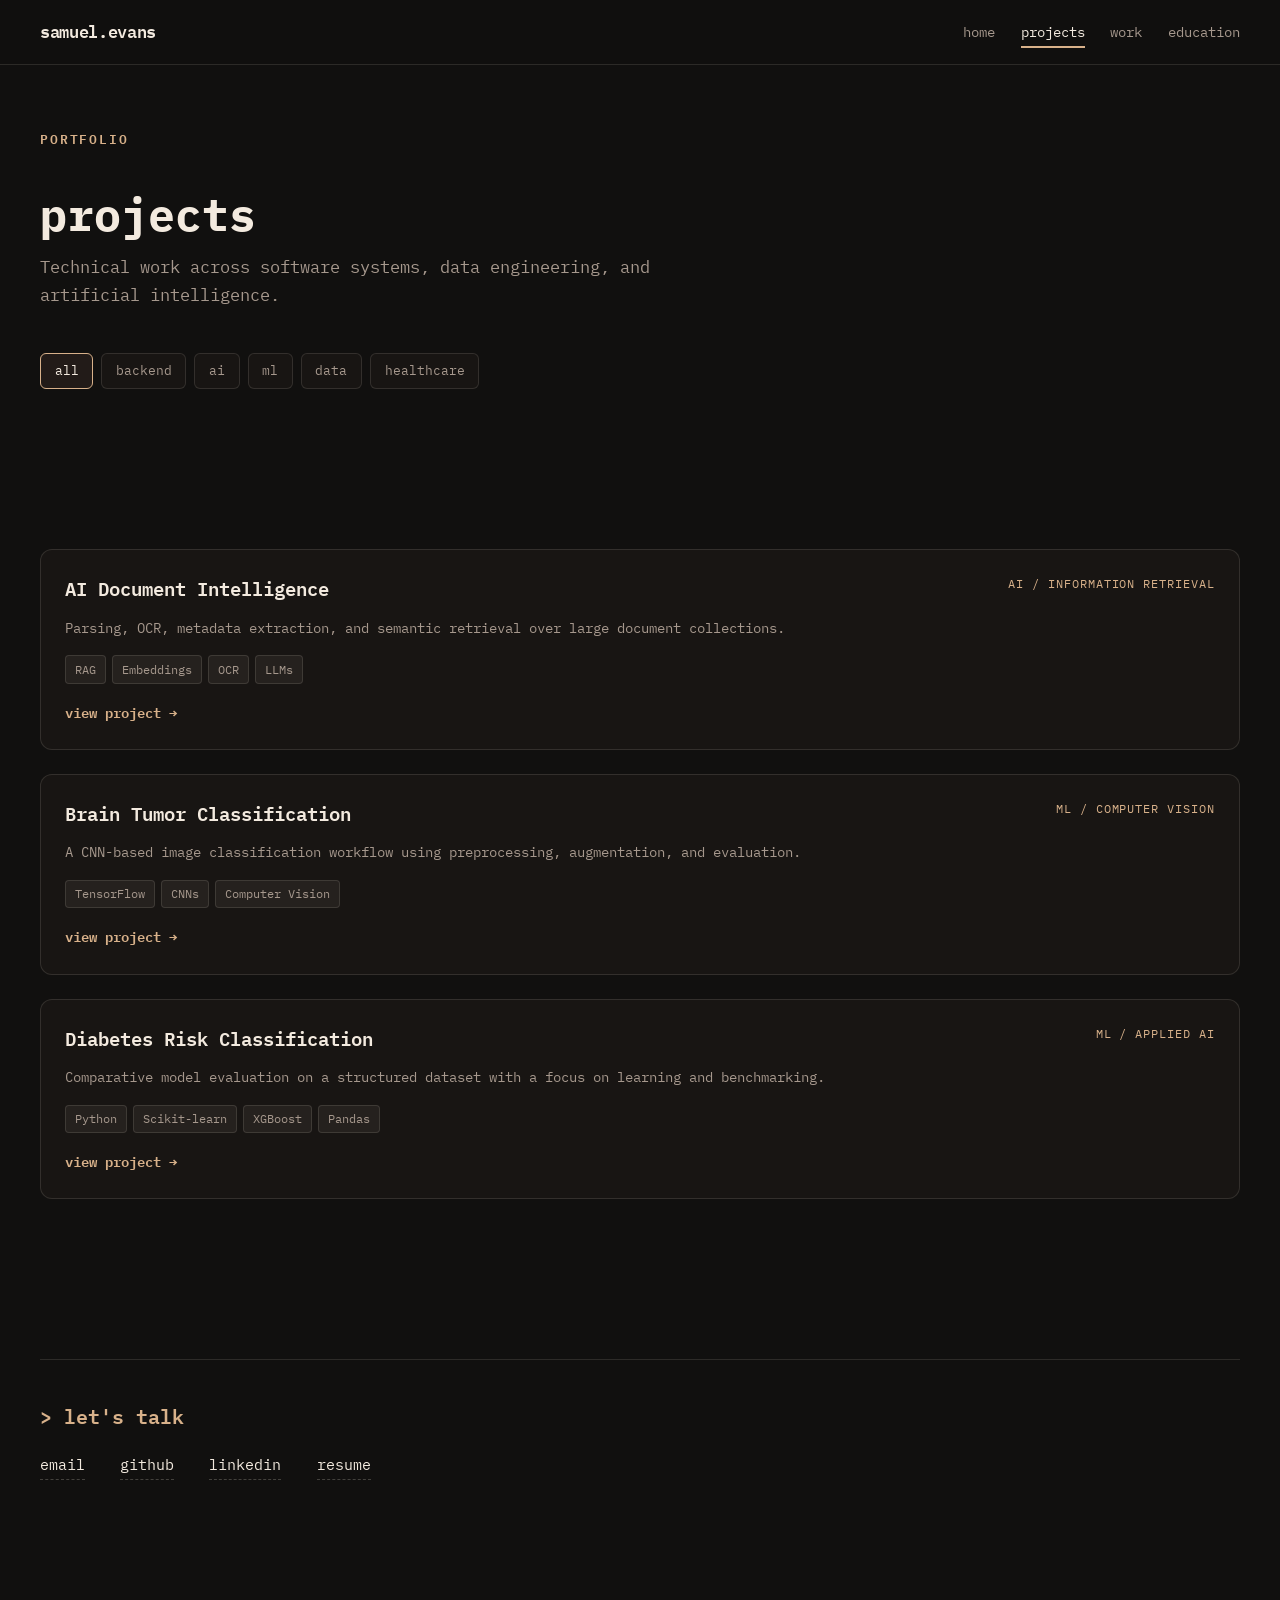
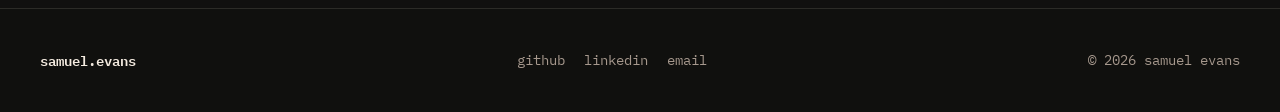
==== projects.html @ 6c46eb94 "Initial commit: personal website structure and content" ====
<!DOCTYPE html>
<html lang="en">

<head>
  <meta charset="UTF-8" />
  <meta name="viewport" content="width=device-width, initial-scale=1.0" />
  <title>Projects — Samuel Evans</title>
  <meta name="description"
    content="Selected software engineering, machine learning, artificial intelligence, data, and computer science projects by Samuel Evans." />
  <link rel="stylesheet" href="assets/css/styles.css" />
  <link rel="icon" href="assets/images/favicon.svg" type="image/svg+xml" />
</head>

<body>
  <header class="site-header">
    <div class="container navbar">
      <a href="index.html" class="brand" aria-label="Samuel Evans home">samuel.evans</a>

      <div class="nav-wrap">
        <button class="nav-toggle" aria-label="Toggle navigation" aria-expanded="false">
          <span></span>
        </button>

        <nav class="nav" aria-label="Main navigation">
          <a href="index.html">home</a>
          <a href="projects.html" aria-current="page">projects</a>
          <a href="work.html">work</a>
          <a href="education.html">education</a>
        </nav>
      </div>
    </div>
  </header>

  <main>
    <section class="page-hero">
      <div class="container reveal">
        <div class="section-title">portfolio</div>
        <h1>projects</h1>
        <p class="lead">Technical work across software systems, data engineering, and artificial intelligence.</p>
      </div>
    </section>

    <section style="padding-top: 0;">
      <div class="container reveal">
        <div class="filter-bar" aria-label="Project categories">
          <button class="filter-chip is-active" type="button" data-filter="all" aria-pressed="true">all</button>
          <button class="filter-chip" type="button" data-filter="backend" aria-pressed="false">backend</button>
          <button class="filter-chip" type="button" data-filter="ai" aria-pressed="false">ai</button>
          <button class="filter-chip" type="button" data-filter="ml" aria-pressed="false">ml</button>
          <button class="filter-chip" type="button" data-filter="data" aria-pressed="false">data</button>
          <button class="filter-chip" type="button" data-filter="healthcare" aria-pressed="false">healthcare</button>
        </div>
      </div>
    </section>

    <section>
      <div class="container">
        <div class="card-grid">
          <!-- <article class="card project-card reveal" data-category="backend healthcare systems">
            <div class="card-header">
              <h2 class="card-title"><a href="work/savannah-informatics.html">Savannah Informatics</a></h2>
              <span class="card-category">Backend / Systems</span>
            </div>
            <p class="card-copy">Production backend work connected to electronic medical record systems, HL7 FHIR workflows, and interoperability-focused API development.</p>
            <div class="tag-list">
              <span class="tag">Python</span>
              <span class="tag">Django</span>
              <span class="tag">Go</span>
              <span class="tag">PostgreSQL</span>
              <span class="tag">FHIR</span>
              <span class="tag">Healthcare</span>
            </div>
            <a class="link-arrow" href="work/savannah-informatics.html">view project →</a>
          </article> -->

          <article class="card project-card reveal" data-category="ai data">
            <div class="card-header">
              <h2 class="card-title"><a href="project/document-intelligence.html">AI Document Intelligence</a></h2>
              <span class="card-category">AI / Information Retrieval</span>
            </div>
            <p class="card-copy">Parsing, OCR, metadata extraction, and semantic retrieval over large document
              collections.</p>
            <div class="tag-list">
              <span class="tag">RAG</span>
              <span class="tag">Embeddings</span>
              <span class="tag">OCR</span>
              <span class="tag">LLMs</span>
            </div>
            <a class="link-arrow" href="project/document-intelligence.html">view project →</a>
          </article>

          <article class="card project-card reveal" data-category="ml ai">
            <div class="card-header">
              <h2 class="card-title"><a href="project/brain-tumor-classification.html">Brain Tumor Classification</a>
              </h2>
              <span class="card-category">ML / Computer Vision</span>
            </div>
            <p class="card-copy">A CNN-based image classification workflow using preprocessing, augmentation, and
              evaluation.</p>
            <div class="tag-list">
              <span class="tag">TensorFlow</span>
              <span class="tag">CNNs</span>
              <span class="tag">Computer Vision</span>
            </div>
            <a class="link-arrow" href="project/brain-tumor-classification.html">view project →</a>
          </article>

          <article class="card project-card reveal" data-category="ml data">
            <div class="card-header">
              <h2 class="card-title"><a href="project/diabetes-risk.html">Diabetes Risk Classification</a></h2>
              <span class="card-category">ML / Applied AI</span>
            </div>
            <p class="card-copy">Comparative model evaluation on a structured dataset with a focus on learning and
              benchmarking.</p>
            <div class="tag-list">
              <span class="tag">Python</span>
              <span class="tag">Scikit-learn</span>
              <span class="tag">XGBoost</span>
              <span class="tag">Pandas</span>
            </div>
            <a class="link-arrow" href="project/diabetes-risk.html">view project →</a>
          </article>
        </div>
      </div>
    </section>

    <section>
      <div class="container reveal">
        <div class="contact-block">
          <div class="contact-prompt">&gt; let's talk</div>
          <div class="contact-links">
            <a href="mailto:samuelevans837@gmail.com">email</a>
            <a href="https://github.com" target="_blank" rel="noreferrer">github</a>
            <a href="https://linkedin.com/in/samuelmevans" target="_blank" rel="noreferrer">linkedin</a>
            <a href="resume/resume.pdf" target="_blank" rel="noreferrer">resume</a>
          </div>
        </div>
      </div>
    </section>
  </main>

  <footer class="footer">
    <div class="container footer-inner">
      <div class="footer-brand">samuel.evans</div>
      <div class="footer-links">
        <a href="https://github.com" target="_blank" rel="noreferrer">github</a>
        <a href="https://linkedin.com/in/samuelmevans" target="_blank" rel="noreferrer">linkedin</a>
        <a href="mailto:samuelevans837@gmail.com">email</a>
      </div>
      <div>© <span data-current-year></span> samuel evans</div>
    </div>
  </footer>

  <script src="assets/js/main.js"></script>
</body>

</html>
---- assets/css/styles.css ----
@import url('https://fonts.googleapis.com/css2?family=IBM+Plex+Mono:ital,wght@0,400;0,500;0,600;0,700;1,400&display=swap');

:root {
  --color-bg: #11100f;
  --color-surface: #181513;
  --color-surface-strong: #221b18;
  --color-text: #f3eadf;
  --color-muted: #a6988d;
  --color-espresso: #ab7b5b;
  --color-walnut: #d8b18a;
  --color-caramel: #c68d60;
  --color-border: rgba(243, 234, 223, 0.12);
  --color-border-strong: rgba(243, 234, 223, 0.22);
  --max-width: 1200px;
  --radius: 12px;
  --font-mono: 'IBM Plex Mono', ui-monospace, SFMono-Regular, Menlo, Monaco, Consolas, monospace;
  --transition: 200ms ease;
}

* {
  box-sizing: border-box;
}

html {
  scroll-behavior: smooth;
  background-color: var(--color-bg);
}

body {
  margin: 0;
  font-family: var(--font-mono);
  background: var(--color-bg);
  color: var(--color-text);
  line-height: 1.65;
  -webkit-font-smoothing: antialiased;
  text-rendering: optimizeLegibility;
}

img {
  max-width: 100%;
  display: block;
}

a {
  color: inherit;
  text-decoration: none;
}

button,
input,
textarea,
select {
  font: inherit;
}

p {
  margin: 0 0 1.2rem;
}

ul,
ol {
  margin: 0;
  padding-left: 1.25rem;
}

li + li {
  margin-top: 0.4rem;
}

.container {
  width: min(var(--max-width), calc(100% - 2.5rem));
  margin: 0 auto;
}

/* Header & Navbar */
.site-header {
  position: sticky;
  top: 0;
  z-index: 50;
  background: rgba(17, 16, 15, 0.92);
  backdrop-filter: blur(12px);
  border-bottom: 1px solid var(--color-border);
}

.navbar {
  display: flex;
  align-items: center;
  justify-content: space-between;
  min-height: 64px;
  gap: 1rem;
}

.brand {
  font-family: var(--font-mono);
  font-weight: 600;
  font-size: 1.05rem;
  letter-spacing: -0.02em;
  color: var(--color-text);
  text-transform: lowercase;
}

.nav-wrap {
  display: flex;
  align-items: center;
  gap: 1.5rem;
}

.nav {
  display: flex;
  align-items: center;
  gap: 1.6rem;
  font-size: 0.9rem;
  text-transform: lowercase;
}

.nav a {
  color: var(--color-muted);
  transition: color var(--transition);
  position: relative;
}

.nav a:hover,
.nav a[aria-current="page"] {
  color: var(--color-text);
}

.nav a[aria-current="page"]::after {
  content: "";
  position: absolute;
  bottom: -4px;
  left: 0;
  width: 100%;
  height: 2px;
  background: var(--color-walnut);
}

.nav-toggle {
  display: none;
  background: transparent;
  border: 1px solid var(--color-border);
  border-radius: 6px;
  width: 38px;
  height: 38px;
  align-items: center;
  justify-content: center;
  cursor: pointer;
}

.nav-toggle span,
.nav-toggle span::before,
.nav-toggle span::after {
  display: block;
  width: 18px;
  height: 2px;
  background: var(--color-text);
  position: relative;
}

.nav-toggle span::before,
.nav-toggle span::after {
  content: "";
  position: absolute;
  left: 0;
}

.nav-toggle span::before {
  top: -5px;
}

.nav-toggle span::after {
  top: 5px;
}

/* Sections */
main {
  display: block;
}

section {
  padding: clamp(2.5rem, 5vw, 4.5rem) 0;
}

.section-title {
  font-size: 0.82rem;
  text-transform: uppercase;
  letter-spacing: 0.14em;
  color: var(--color-walnut);
  margin-bottom: 1.2rem;
  font-weight: 600;
}

/* Hero Terminal */
.hero {
  padding-top: clamp(3rem, 6vw, 5rem);
  padding-bottom: clamp(2rem, 4vw, 3rem);
}

.hero-terminal {
  background: var(--color-surface);
  border: 1px solid var(--color-border);
  border-radius: var(--radius);
  padding: clamp(1.8rem, 4vw, 3rem);
}

.terminal-brand {
  font-size: clamp(2.2rem, 5vw, 3.8rem);
  font-weight: 700;
  letter-spacing: 0.04em;
  text-transform: uppercase;
  color: var(--color-text);
  line-height: 1.1;
  margin-bottom: 1.2rem;
}

.terminal-role {
  font-size: clamp(1.05rem, 2.2vw, 1.4rem);
  color: var(--color-muted);
  font-weight: 400;
  line-height: 1.4;
  margin-bottom: 2rem;
}

.terminal-prompt {
  font-size: clamp(1.15rem, 2.4vw, 1.6rem);
  font-weight: 600;
  color: var(--color-walnut);
  display: flex;
  align-items: center;
  flex-wrap: wrap;
  gap: 0.35rem;
}

.prompt-symbol {
  color: var(--color-espresso);
  user-select: none;
}

.cursor {
  display: inline-block;
  font-weight: 700;
  color: var(--color-walnut);
  animation: blink 1s step-end infinite;
}

@keyframes blink {
  0%, 100% { opacity: 1; }
  50% { opacity: 0; }
}

/* Prose & Content Blocks */
.prose {
  font-size: 0.98rem;
  color: rgba(243, 234, 223, 0.88);
  max-width: 820px;
}

.prose p {
  margin-bottom: 1.2rem;
}

/* Selected Work / Cards */
.card-grid {
  display: grid;
  gap: 1.5rem;
}

.card {
  background: var(--color-surface);
  border: 1px solid var(--color-border);
  border-radius: var(--radius);
  padding: 1.5rem;
  transition: border-color var(--transition), transform var(--transition);
}

.card:hover {
  border-color: var(--color-border-strong);
  transform: translateY(-2px);
}

.card-header {
  display: flex;
  align-items: flex-start;
  justify-content: space-between;
  gap: 1rem;
  margin-bottom: 0.6rem;
}

.card-title {
  font-size: 1.2rem;
  font-weight: 600;
  color: var(--color-text);
  margin: 0;
}

.card-category {
  font-size: 0.75rem;
  color: var(--color-walnut);
  text-transform: uppercase;
  letter-spacing: 0.08em;
}

.card-copy {
  color: var(--color-muted);
  font-size: 0.9rem;
  margin-bottom: 1rem;
}

.tag-list {
  display: flex;
  flex-wrap: wrap;
  gap: 0.4rem;
}

.tag {
  font-size: 0.75rem;
  padding: 0.2rem 0.55rem;
  border-radius: 4px;
  background: rgba(243, 234, 223, 0.06);
  border: 1px solid var(--color-border);
  color: var(--color-muted);
}

.link-arrow {
  display: inline-flex;
  align-items: center;
  gap: 0.35rem;
  color: var(--color-walnut);
  font-weight: 600;
  font-size: 0.9rem;
  margin-top: 1rem;
  transition: color var(--transition);
}

.link-arrow:hover {
  color: var(--color-text);
}

/* Personal / Technical Snapshot */
.snapshot-box {
  background: var(--color-surface);
  border: 1px solid var(--color-border);
  border-radius: var(--radius);
  padding: 1.4rem 1.8rem;
  font-size: 0.92rem;
}

.snapshot-row {
  display: grid;
  grid-template-columns: 140px 1fr;
  gap: 1rem;
  padding: 0.45rem 0;
}

.snapshot-row + .snapshot-row {
  border-top: 1px solid rgba(243, 234, 223, 0.06);
}

.snapshot-label {
  color: var(--color-muted);
}

.snapshot-val {
  color: var(--color-text);
}

/* Contact Area */
.contact-block {
  border-top: 1px solid var(--color-border);
  padding-top: 2.5rem;
  margin-top: 2rem;
}

.contact-prompt {
  font-size: 1.25rem;
  font-weight: 600;
  color: var(--color-walnut);
  margin-bottom: 1.2rem;
}

.contact-links {
  display: flex;
  flex-wrap: wrap;
  gap: 1.5rem 2.2rem;
  font-size: 0.95rem;
}

.contact-links a {
  color: var(--color-text);
  border-bottom: 1px dashed var(--color-border-strong);
  padding-bottom: 2px;
  transition: color var(--transition), border-color var(--transition);
}

.contact-links a:hover {
  color: var(--color-walnut);
  border-color: var(--color-walnut);
}

/* Page Hero */
.page-hero {
  padding-top: clamp(2.5rem, 5vw, 4rem);
  padding-bottom: 1.5rem;
}

.page-hero h1 {
  font-size: clamp(1.8rem, 4vw, 2.8rem);
  font-weight: 700;
  line-height: 1.2;
  margin-bottom: 0.8rem;
}

.page-hero .lead {
  color: var(--color-muted);
  font-size: 1.05rem;
  max-width: 700px;
}

/* Project Filter */
.filter-bar {
  display: flex;
  flex-wrap: wrap;
  gap: 0.5rem;
  margin-bottom: 2rem;
}

.filter-chip {
  background: var(--color-surface);
  border: 1px solid var(--color-border);
  color: var(--color-muted);
  padding: 0.4rem 0.85rem;
  border-radius: 6px;
  font-size: 0.82rem;
  cursor: pointer;
  transition: all var(--transition);
}

.filter-chip:hover,
.filter-chip.is-active {
  border-color: var(--color-walnut);
  color: var(--color-text);
  background: var(--color-surface-strong);
}

.project-card.is-hidden {
  display: none !important;
}

/* Education Layout */
.edu-grid {
  display: grid;
  gap: 1.5rem;
}

.edu-card {
  background: var(--color-surface);
  border: 1px solid var(--color-border);
  border-radius: var(--radius);
  padding: 1.6rem;
}

.edu-institution {
  font-size: 1.3rem;
  font-weight: 700;
  color: var(--color-text);
  margin-bottom: 0.2rem;
}

.edu-degree {
  color: var(--color-walnut);
  font-weight: 600;
  font-size: 1rem;
  margin-bottom: 0.2rem;
}

.edu-date {
  color: var(--color-muted);
  font-size: 0.85rem;
  margin-bottom: 1.2rem;
}

/* Footer */
.footer {
  border-top: 1px solid var(--color-border);
  padding: 2.5rem 0;
  margin-top: 4rem;
  background: rgba(17, 16, 15, 0.5);
}

.footer-inner {
  display: flex;
  justify-content: space-between;
  align-items: center;
  gap: 1rem;
  flex-wrap: wrap;
  font-size: 0.85rem;
  color: var(--color-muted);
}

.footer-brand {
  font-weight: 600;
  color: var(--color-text);
}

.footer-links {
  display: flex;
  gap: 1.2rem;
}

.footer-links a:hover {
  color: var(--color-text);
}

/* Responsive & Mobile */
@media (max-width: 720px) {
  .nav-toggle {
    display: inline-flex;
  }

  .nav {
    position: absolute;
    top: 100%;
    right: 0;
    display: none;
    flex-direction: column;
    align-items: flex-start;
    background: var(--color-surface);
    border: 1px solid var(--color-border);
    border-radius: var(--radius);
    padding: 1.2rem;
    min-width: 200px;
    box-shadow: 0 10px 30px rgba(0,0,0,0.5);
  }

  .nav.open {
    display: flex;
  }

  .snapshot-row {
    grid-template-columns: 1fr;
    gap: 0.2rem;
  }
}

.reveal {
  opacity: 0;
  transform: translateY(12px);
  transition: opacity 500ms ease, transform 500ms ease;
}

.reveal.is-visible {
  opacity: 1;
  transform: translateY(0);
}
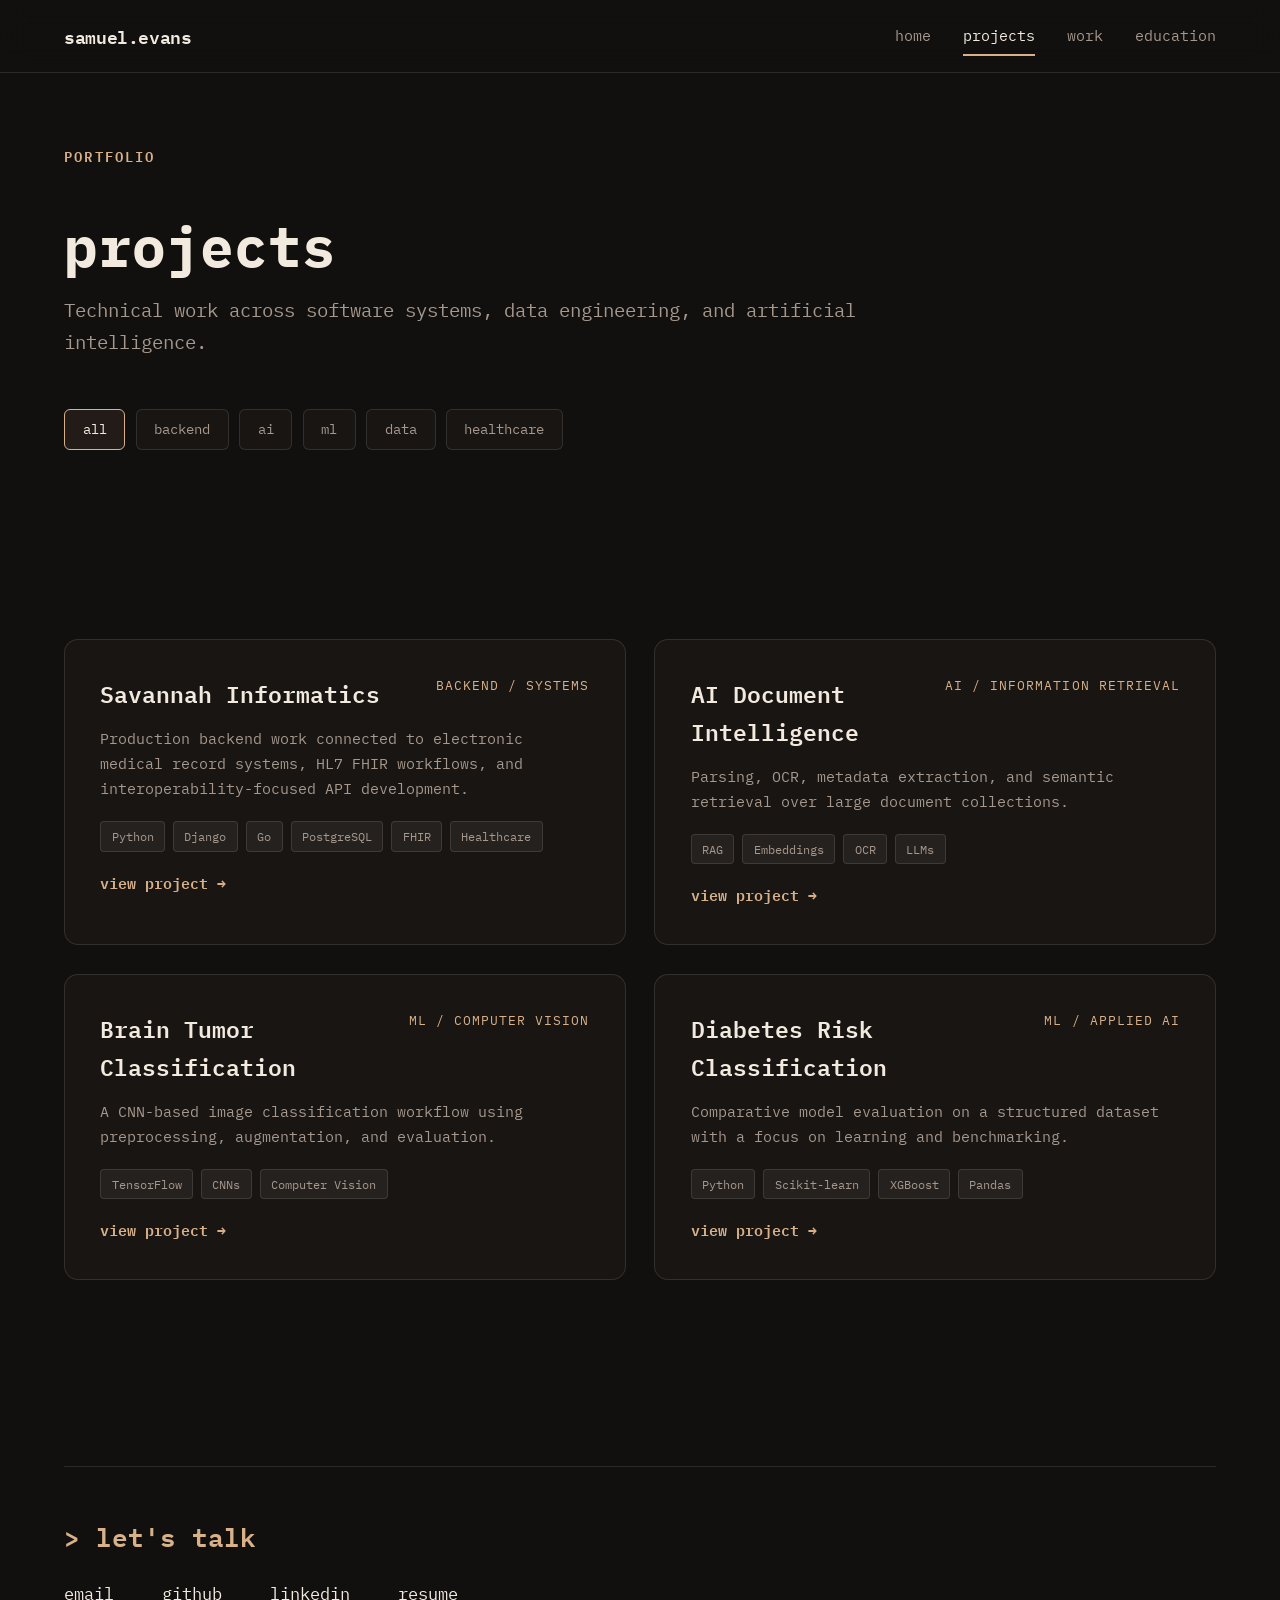
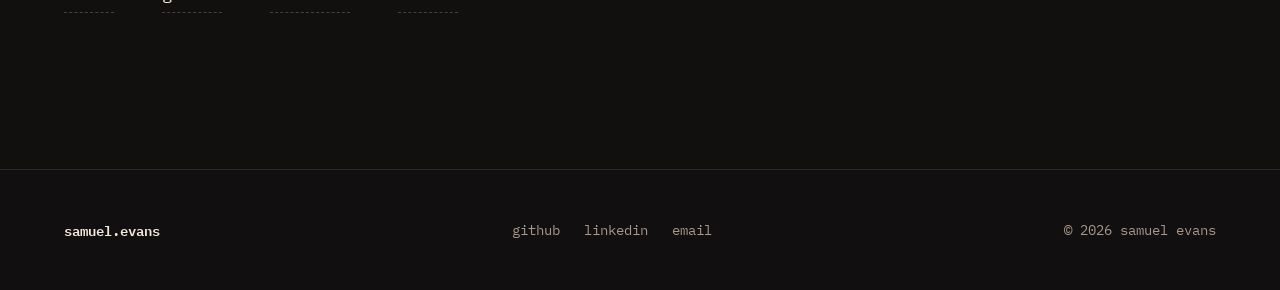
==== commit fd1be0c7: "Expand layout system: max-width 1600px, clamp page padding, full-screen hero and responsive grid" ====
--- a/projects.html
+++ b/projects.html
@@ -1,16 +1,13 @@
 <!DOCTYPE html>
 <html lang="en">
-
 <head>
   <meta charset="UTF-8" />
   <meta name="viewport" content="width=device-width, initial-scale=1.0" />
   <title>Projects — Samuel Evans</title>
-  <meta name="description"
-    content="Selected software engineering, machine learning, artificial intelligence, data, and computer science projects by Samuel Evans." />
+  <meta name="description" content="Selected software engineering, machine learning, artificial intelligence, data, and computer science projects by Samuel Evans." />
   <link rel="stylesheet" href="assets/css/styles.css" />
   <link rel="icon" href="assets/images/favicon.svg" type="image/svg+xml" />
 </head>
-
 <body>
   <header class="site-header">
     <div class="container navbar">
@@ -56,7 +53,7 @@
     <section>
       <div class="container">
         <div class="card-grid">
-          <!-- <article class="card project-card reveal" data-category="backend healthcare systems">
+          <article class="card project-card reveal" data-category="backend healthcare systems">
             <div class="card-header">
               <h2 class="card-title"><a href="work/savannah-informatics.html">Savannah Informatics</a></h2>
               <span class="card-category">Backend / Systems</span>
@@ -71,15 +68,14 @@
               <span class="tag">Healthcare</span>
             </div>
             <a class="link-arrow" href="work/savannah-informatics.html">view project →</a>
-          </article> -->
+          </article>
 
           <article class="card project-card reveal" data-category="ai data">
             <div class="card-header">
               <h2 class="card-title"><a href="project/document-intelligence.html">AI Document Intelligence</a></h2>
               <span class="card-category">AI / Information Retrieval</span>
             </div>
-            <p class="card-copy">Parsing, OCR, metadata extraction, and semantic retrieval over large document
-              collections.</p>
+            <p class="card-copy">Parsing, OCR, metadata extraction, and semantic retrieval over large document collections.</p>
             <div class="tag-list">
               <span class="tag">RAG</span>
               <span class="tag">Embeddings</span>
@@ -91,12 +87,10 @@
 
           <article class="card project-card reveal" data-category="ml ai">
             <div class="card-header">
-              <h2 class="card-title"><a href="project/brain-tumor-classification.html">Brain Tumor Classification</a>
-              </h2>
+              <h2 class="card-title"><a href="project/brain-tumor-classification.html">Brain Tumor Classification</a></h2>
               <span class="card-category">ML / Computer Vision</span>
             </div>
-            <p class="card-copy">A CNN-based image classification workflow using preprocessing, augmentation, and
-              evaluation.</p>
+            <p class="card-copy">A CNN-based image classification workflow using preprocessing, augmentation, and evaluation.</p>
             <div class="tag-list">
               <span class="tag">TensorFlow</span>
               <span class="tag">CNNs</span>
@@ -110,8 +104,7 @@
               <h2 class="card-title"><a href="project/diabetes-risk.html">Diabetes Risk Classification</a></h2>
               <span class="card-category">ML / Applied AI</span>
             </div>
-            <p class="card-copy">Comparative model evaluation on a structured dataset with a focus on learning and
-              benchmarking.</p>
+            <p class="card-copy">Comparative model evaluation on a structured dataset with a focus on learning and benchmarking.</p>
             <div class="tag-list">
               <span class="tag">Python</span>
               <span class="tag">Scikit-learn</span>
@@ -153,5 +146,4 @@
 
   <script src="assets/js/main.js"></script>
 </body>
-
 </html>
--- a/assets/css/styles.css
+++ b/assets/css/styles.css
@@ -11,8 +11,12 @@
   --color-caramel: #c68d60;
   --color-border: rgba(243, 234, 223, 0.12);
   --color-border-strong: rgba(243, 234, 223, 0.22);
-  --max-width: 1200px;
-  --radius: 12px;
+
+  --max-width: 1600px;
+  --page-padding: clamp(24px, 5vw, 80px);
+  --header-height: 72px;
+
+  --radius: 14px;
   --font-mono: 'IBM Plex Mono', ui-monospace, SFMono-Regular, Menlo, Monaco, Consolas, monospace;
   --transition: 200ms ease;
 }
@@ -67,18 +71,23 @@
   margin-top: 0.4rem;
 }
 
+/* Global Container Alignment System */
 .container {
-  width: min(var(--max-width), calc(100% - 2.5rem));
-  margin: 0 auto;
-}
-
-/* Header & Navbar */
+  width: 100%;
+  max-width: var(--max-width);
+  margin-inline: auto;
+  padding-inline: var(--page-padding);
+  box-sizing: border-box;
+}
+
+/* Full-width Header & Navbar */
 .site-header {
   position: sticky;
   top: 0;
   z-index: 50;
-  background: rgba(17, 16, 15, 0.92);
-  backdrop-filter: blur(12px);
+  width: 100%;
+  background: rgba(17, 16, 15, 0.94);
+  backdrop-filter: blur(14px);
   border-bottom: 1px solid var(--color-border);
 }
 
@@ -86,14 +95,14 @@
   display: flex;
   align-items: center;
   justify-content: space-between;
-  min-height: 64px;
-  gap: 1rem;
+  min-height: var(--header-height);
+  gap: 1.5rem;
 }
 
 .brand {
   font-family: var(--font-mono);
   font-weight: 600;
-  font-size: 1.05rem;
+  font-size: 1.15rem;
   letter-spacing: -0.02em;
   color: var(--color-text);
   text-transform: lowercase;
@@ -108,8 +117,8 @@
 .nav {
   display: flex;
   align-items: center;
-  gap: 1.6rem;
-  font-size: 0.9rem;
+  gap: 2rem;
+  font-size: 0.95rem;
   text-transform: lowercase;
 }
 
@@ -117,6 +126,7 @@
   color: var(--color-muted);
   transition: color var(--transition);
   position: relative;
+  padding: 0.2rem 0;
 }
 
 .nav a:hover,
@@ -139,8 +149,8 @@
   background: transparent;
   border: 1px solid var(--color-border);
   border-radius: 6px;
-  width: 38px;
-  height: 38px;
+  width: 40px;
+  height: 40px;
   align-items: center;
   justify-content: center;
   cursor: pointer;
@@ -150,7 +160,7 @@
 .nav-toggle span::before,
 .nav-toggle span::after {
   display: block;
-  width: 18px;
+  width: 20px;
   height: 2px;
   background: var(--color-text);
   position: relative;
@@ -164,70 +174,79 @@
 }
 
 .nav-toggle span::before {
-  top: -5px;
+  top: -6px;
 }
 
 .nav-toggle span::after {
-  top: 5px;
-}
-
-/* Sections */
+  top: 6px;
+}
+
+/* Main & Sections */
 main {
   display: block;
+  width: 100%;
 }
 
 section {
-  padding: clamp(2.5rem, 5vw, 4.5rem) 0;
+  width: 100%;
+  padding: clamp(3rem, 6vw, 5.5rem) 0;
 }
 
 .section-title {
-  font-size: 0.82rem;
+  font-size: 0.85rem;
   text-transform: uppercase;
-  letter-spacing: 0.14em;
-  color: var(--color-walnut);
-  margin-bottom: 1.2rem;
-  font-weight: 600;
-}
-
-/* Hero Terminal */
+  letter-spacing: 0.16em;
+  color: var(--color-walnut);
+  margin-bottom: 1.5rem;
+  font-weight: 600;
+}
+
+/* Expansive Terminal Hero */
 .hero {
-  padding-top: clamp(3rem, 6vw, 5rem);
-  padding-bottom: clamp(2rem, 4vw, 3rem);
+  min-height: calc(85vh - var(--header-height));
+  display: flex;
+  flex-direction: column;
+  justify-content: center;
+  padding-top: clamp(2.5rem, 5vw, 4.5rem);
+  padding-bottom: clamp(2.5rem, 5vw, 4.5rem);
 }
 
 .hero-terminal {
+  width: 100%;
   background: var(--color-surface);
   border: 1px solid var(--color-border);
   border-radius: var(--radius);
-  padding: clamp(1.8rem, 4vw, 3rem);
+  padding: clamp(2.2rem, 5.5vw, 4.8rem);
+  box-shadow: 0 20px 50px rgba(0, 0, 0, 0.4);
 }
 
 .terminal-brand {
-  font-size: clamp(2.2rem, 5vw, 3.8rem);
+  font-size: clamp(2.8rem, 6.5vw, 5.5rem);
   font-weight: 700;
   letter-spacing: 0.04em;
   text-transform: uppercase;
   color: var(--color-text);
-  line-height: 1.1;
-  margin-bottom: 1.2rem;
+  line-height: 1.08;
+  margin-bottom: 1.5rem;
 }
 
 .terminal-role {
-  font-size: clamp(1.05rem, 2.2vw, 1.4rem);
+  font-size: clamp(1.2rem, 2.6vw, 1.8rem);
   color: var(--color-muted);
   font-weight: 400;
   line-height: 1.4;
-  margin-bottom: 2rem;
+  margin-bottom: 2.5rem;
 }
 
 .terminal-prompt {
-  font-size: clamp(1.15rem, 2.4vw, 1.6rem);
+  font-size: clamp(1.25rem, 3vw, 2.2rem);
   font-weight: 600;
   color: var(--color-walnut);
   display: flex;
   align-items: center;
   flex-wrap: wrap;
-  gap: 0.35rem;
+  gap: 0.45rem;
+  white-space: normal;
 }
 
 .prompt-symbol {
@@ -247,28 +266,30 @@
   50% { opacity: 0; }
 }
 
-/* Prose & Content Blocks */
+/* Prose Content */
 .prose {
-  font-size: 0.98rem;
+  font-size: clamp(1rem, 1.3vw, 1.15rem);
   color: rgba(243, 234, 223, 0.88);
-  max-width: 820px;
+  max-width: 1100px;
+  line-height: 1.7;
 }
 
 .prose p {
-  margin-bottom: 1.2rem;
-}
-
-/* Selected Work / Cards */
+  margin-bottom: 1.4rem;
+}
+
+/* Grid & Cards - Responsive Layout */
 .card-grid {
   display: grid;
-  gap: 1.5rem;
+  grid-template-columns: repeat(auto-fit, minmax(420px, 1fr));
+  gap: 1.8rem;
 }
 
 .card {
   background: var(--color-surface);
   border: 1px solid var(--color-border);
   border-radius: var(--radius);
-  padding: 1.5rem;
+  padding: clamp(1.6rem, 3vw, 2.2rem);
   transition: border-color var(--transition), transform var(--transition);
 }
 
@@ -282,38 +303,39 @@
   align-items: flex-start;
   justify-content: space-between;
   gap: 1rem;
-  margin-bottom: 0.6rem;
+  margin-bottom: 0.8rem;
 }
 
 .card-title {
-  font-size: 1.2rem;
+  font-size: clamp(1.2rem, 1.8vw, 1.45rem);
   font-weight: 600;
   color: var(--color-text);
   margin: 0;
 }
 
 .card-category {
-  font-size: 0.75rem;
+  font-size: 0.8rem;
   color: var(--color-walnut);
   text-transform: uppercase;
   letter-spacing: 0.08em;
+  white-space: nowrap;
 }
 
 .card-copy {
   color: var(--color-muted);
-  font-size: 0.9rem;
-  margin-bottom: 1rem;
+  font-size: clamp(0.92rem, 1.2vw, 1.02rem);
+  margin-bottom: 1.2rem;
 }
 
 .tag-list {
   display: flex;
   flex-wrap: wrap;
-  gap: 0.4rem;
+  gap: 0.5rem;
 }
 
 .tag {
-  font-size: 0.75rem;
-  padding: 0.2rem 0.55rem;
+  font-size: 0.78rem;
+  padding: 0.25rem 0.65rem;
   border-radius: 4px;
   background: rgba(243, 234, 223, 0.06);
   border: 1px solid var(--color-border);
@@ -323,11 +345,11 @@
 .link-arrow {
   display: inline-flex;
   align-items: center;
-  gap: 0.35rem;
-  color: var(--color-walnut);
-  font-weight: 600;
-  font-size: 0.9rem;
-  margin-top: 1rem;
+  gap: 0.4rem;
+  color: var(--color-walnut);
+  font-weight: 600;
+  font-size: 0.95rem;
+  margin-top: 1.2rem;
   transition: color var(--transition);
 }
 
@@ -337,18 +359,19 @@
 
 /* Personal / Technical Snapshot */
 .snapshot-box {
+  width: 100%;
   background: var(--color-surface);
   border: 1px solid var(--color-border);
   border-radius: var(--radius);
-  padding: 1.4rem 1.8rem;
-  font-size: 0.92rem;
+  padding: clamp(1.6rem, 3vw, 2.2rem);
+  font-size: clamp(0.95rem, 1.2vw, 1.05rem);
 }
 
 .snapshot-row {
   display: grid;
-  grid-template-columns: 140px 1fr;
-  gap: 1rem;
-  padding: 0.45rem 0;
+  grid-template-columns: 180px 1fr;
+  gap: 1.5rem;
+  padding: 0.6rem 0;
 }
 
 .snapshot-row + .snapshot-row {
@@ -363,31 +386,31 @@
   color: var(--color-text);
 }
 
-/* Contact Area */
+/* Full-width Contact Section */
 .contact-block {
   border-top: 1px solid var(--color-border);
-  padding-top: 2.5rem;
+  padding-top: 3rem;
   margin-top: 2rem;
 }
 
 .contact-prompt {
-  font-size: 1.25rem;
-  font-weight: 600;
-  color: var(--color-walnut);
-  margin-bottom: 1.2rem;
+  font-size: clamp(1.3rem, 2.2vw, 1.6rem);
+  font-weight: 600;
+  color: var(--color-walnut);
+  margin-bottom: 1.5rem;
 }
 
 .contact-links {
   display: flex;
   flex-wrap: wrap;
-  gap: 1.5rem 2.2rem;
-  font-size: 0.95rem;
+  gap: 1.8rem 3rem;
+  font-size: 1.05rem;
 }
 
 .contact-links a {
   color: var(--color-text);
   border-bottom: 1px dashed var(--color-border-strong);
-  padding-bottom: 2px;
+  padding-bottom: 3px;
   transition: color var(--transition), border-color var(--transition);
 }
 
@@ -396,40 +419,40 @@
   border-color: var(--color-walnut);
 }
 
-/* Page Hero */
+/* Page Hero Header */
 .page-hero {
-  padding-top: clamp(2.5rem, 5vw, 4rem);
-  padding-bottom: 1.5rem;
+  padding-top: clamp(3rem, 6vw, 4.5rem);
+  padding-bottom: 2rem;
 }
 
 .page-hero h1 {
-  font-size: clamp(1.8rem, 4vw, 2.8rem);
+  font-size: clamp(2.2rem, 5vw, 3.5rem);
   font-weight: 700;
-  line-height: 1.2;
-  margin-bottom: 0.8rem;
+  line-height: 1.15;
+  margin-bottom: 1rem;
 }
 
 .page-hero .lead {
   color: var(--color-muted);
-  font-size: 1.05rem;
-  max-width: 700px;
-}
-
-/* Project Filter */
+  font-size: clamp(1.05rem, 1.5vw, 1.25rem);
+  max-width: 900px;
+}
+
+/* Project Filter Chips */
 .filter-bar {
   display: flex;
   flex-wrap: wrap;
-  gap: 0.5rem;
-  margin-bottom: 2rem;
+  gap: 0.65rem;
+  margin-bottom: 2.2rem;
 }
 
 .filter-chip {
   background: var(--color-surface);
   border: 1px solid var(--color-border);
   color: var(--color-muted);
-  padding: 0.4rem 0.85rem;
+  padding: 0.5rem 1.1rem;
   border-radius: 6px;
-  font-size: 0.82rem;
+  font-size: 0.88rem;
   cursor: pointer;
   transition: all var(--transition);
 }
@@ -448,51 +471,52 @@
 /* Education Layout */
 .edu-grid {
   display: grid;
-  gap: 1.5rem;
+  gap: 2rem;
 }
 
 .edu-card {
   background: var(--color-surface);
   border: 1px solid var(--color-border);
   border-radius: var(--radius);
-  padding: 1.6rem;
+  padding: clamp(1.8rem, 3.5vw, 2.5rem);
 }
 
 .edu-institution {
-  font-size: 1.3rem;
+  font-size: clamp(1.4rem, 2.2vw, 1.8rem);
   font-weight: 700;
   color: var(--color-text);
-  margin-bottom: 0.2rem;
+  margin-bottom: 0.4rem;
 }
 
 .edu-degree {
   color: var(--color-walnut);
   font-weight: 600;
-  font-size: 1rem;
-  margin-bottom: 0.2rem;
+  font-size: clamp(1.05rem, 1.5vw, 1.2rem);
+  margin-bottom: 0.3rem;
 }
 
 .edu-date {
   color: var(--color-muted);
-  font-size: 0.85rem;
-  margin-bottom: 1.2rem;
-}
-
-/* Footer */
+  font-size: 0.9rem;
+  margin-bottom: 1.5rem;
+}
+
+/* Full-width Footer */
 .footer {
+  width: 100%;
   border-top: 1px solid var(--color-border);
-  padding: 2.5rem 0;
-  margin-top: 4rem;
-  background: rgba(17, 16, 15, 0.5);
+  padding: 3rem 0;
+  margin-top: 5rem;
+  background: rgba(17, 16, 15, 0.6);
 }
 
 .footer-inner {
   display: flex;
   justify-content: space-between;
   align-items: center;
-  gap: 1rem;
+  gap: 1.5rem;
   flex-wrap: wrap;
-  font-size: 0.85rem;
+  font-size: 0.9rem;
   color: var(--color-muted);
 }
 
@@ -503,15 +527,21 @@
 
 .footer-links {
   display: flex;
-  gap: 1.2rem;
+  gap: 1.5rem;
 }
 
 .footer-links a:hover {
   color: var(--color-text);
 }
 
-/* Responsive & Mobile */
-@media (max-width: 720px) {
+/* Responsive Viewports (375px, 768px, 1024px, 1440px, 1920px) */
+@media (max-width: 900px) {
+  .card-grid {
+    grid-template-columns: 1fr;
+  }
+}
+
+@media (max-width: 768px) {
   .nav-toggle {
     display: inline-flex;
   }
@@ -519,16 +549,16 @@
   .nav {
     position: absolute;
     top: 100%;
-    right: 0;
+    right: var(--page-padding);
     display: none;
     flex-direction: column;
     align-items: flex-start;
     background: var(--color-surface);
     border: 1px solid var(--color-border);
     border-radius: var(--radius);
-    padding: 1.2rem;
-    min-width: 200px;
-    box-shadow: 0 10px 30px rgba(0,0,0,0.5);
+    padding: 1.4rem;
+    min-width: 220px;
+    box-shadow: 0 10px 30px rgba(0, 0, 0, 0.5);
   }
 
   .nav.open {
@@ -537,7 +567,13 @@
 
   .snapshot-row {
     grid-template-columns: 1fr;
-    gap: 0.2rem;
+    gap: 0.3rem;
+  }
+
+  .card-header {
+    flex-direction: column;
+    align-items: flex-start;
+    gap: 0.3rem;
   }
 }
 
